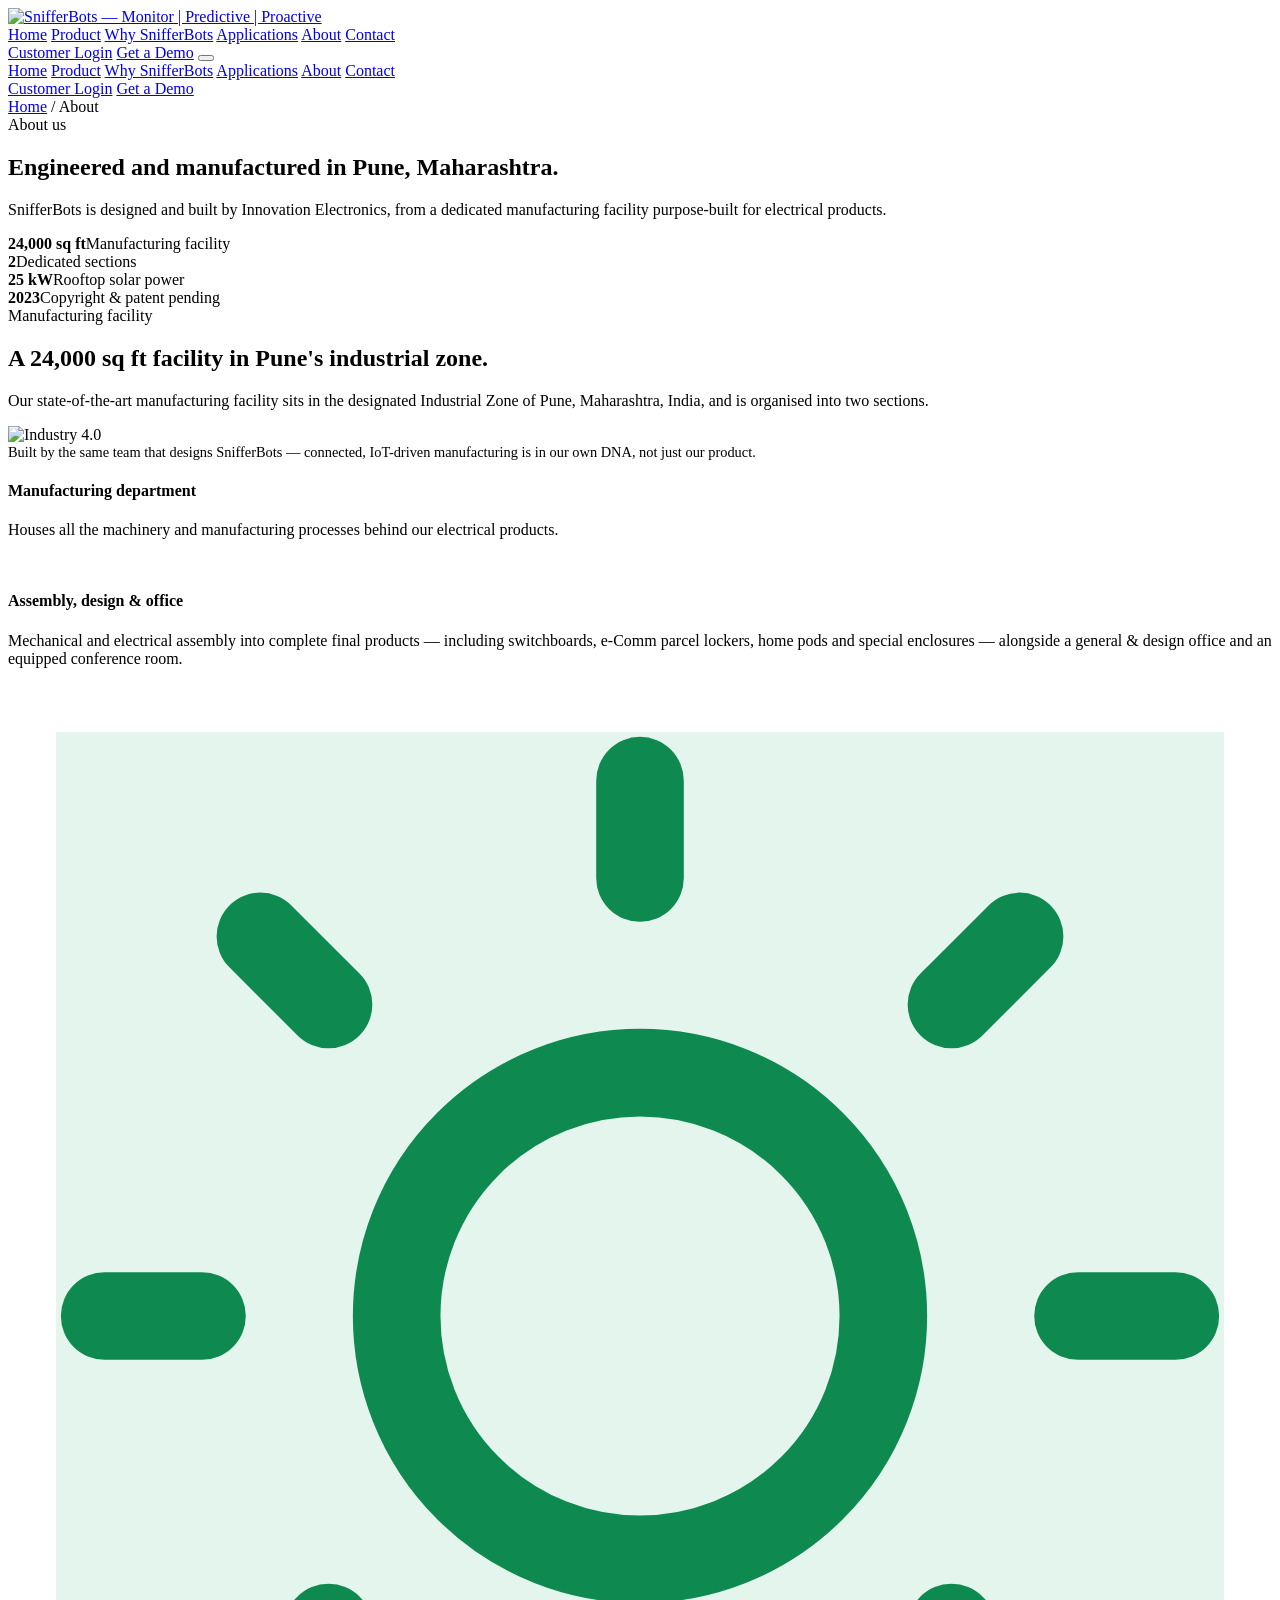
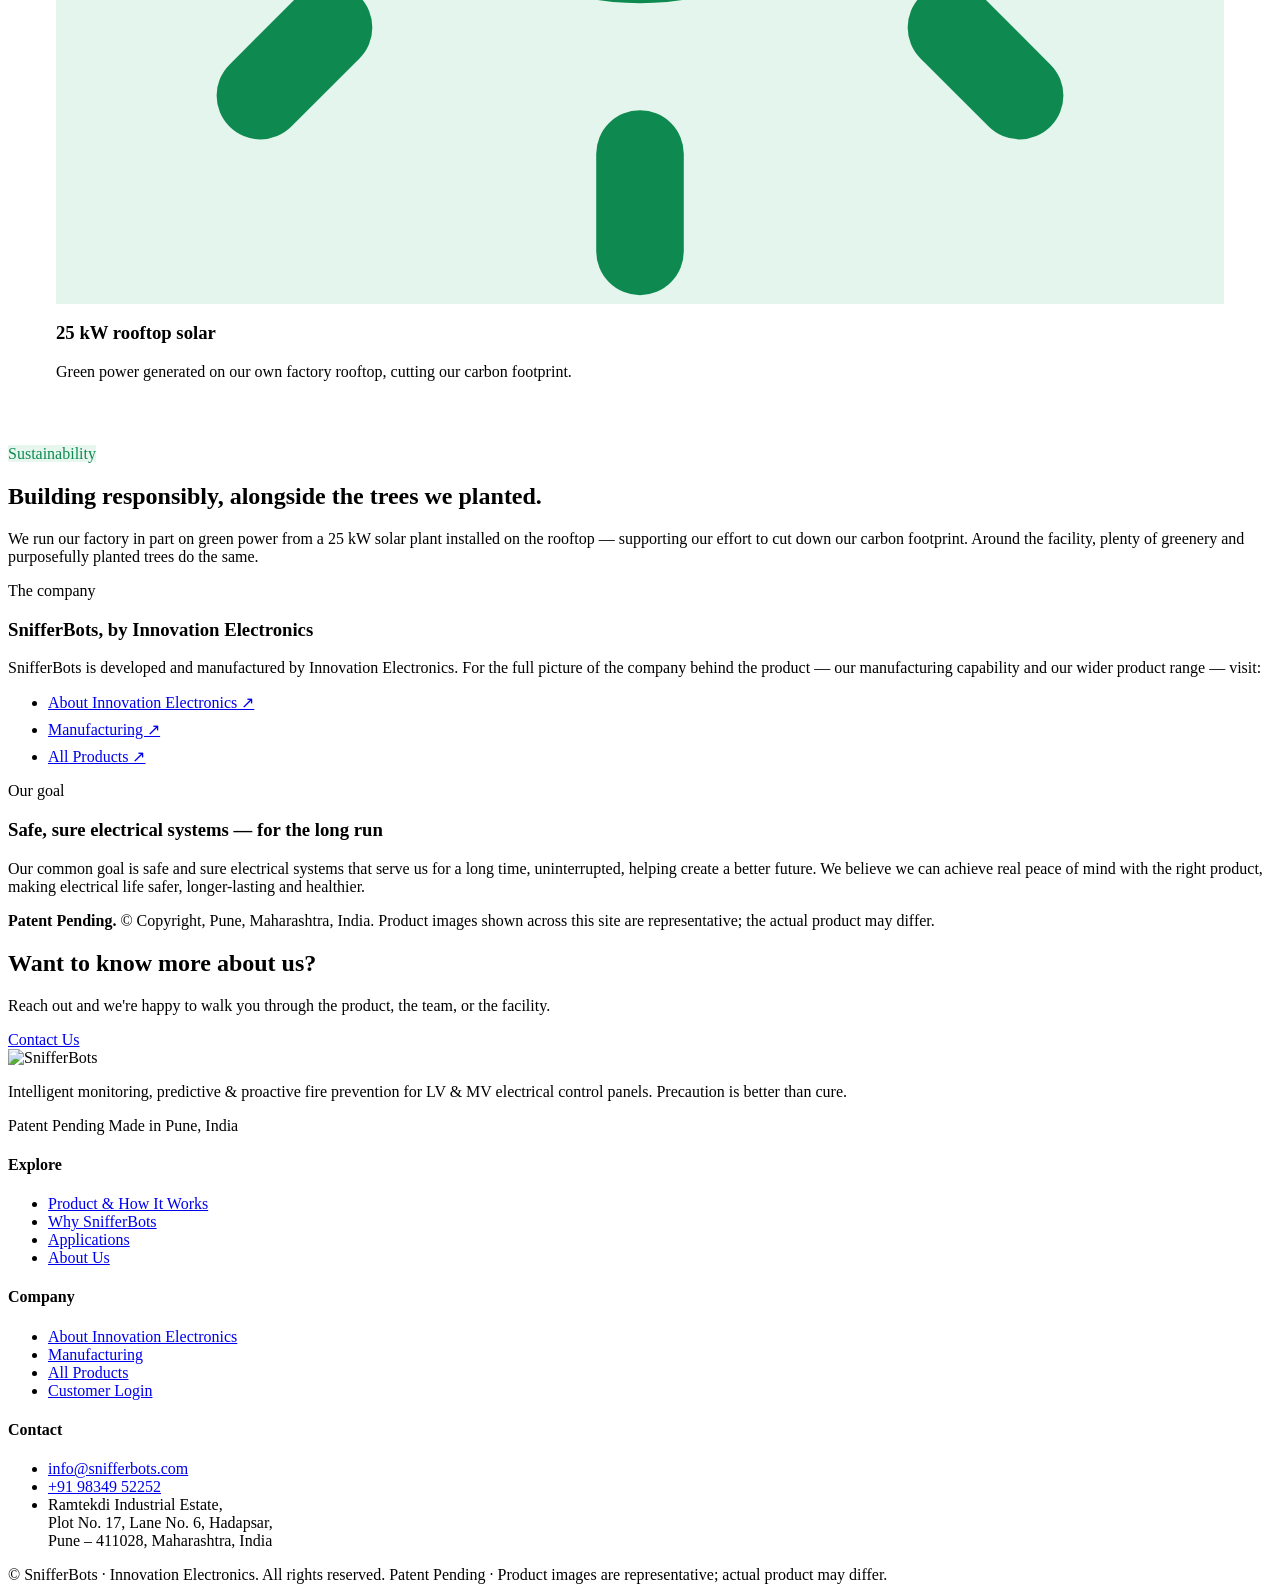
==== about.html @ d3f92964 "Add files via upload" ====
<!DOCTYPE html>
<html lang="en">
<head>
<meta charset="UTF-8">
<meta name="viewport" content="width=device-width, initial-scale=1.0">
<title>About Us | SnifferBots</title>
<meta name="description" content="SnifferBots is made in a 24,000 sq ft manufacturing facility in Pune, Maharashtra — partly powered by rooftop solar. Patent pending.">
<link rel="icon" type="image/png" href="assets/img/favicon-32.png">
<link rel="icon" type="image/png" sizes="256x256" href="assets/img/favicon-256.png">
<link rel="apple-touch-icon" href="assets/img/apple-touch-icon.png">
<link rel="preconnect" href="https://fonts.googleapis.com">
<link rel="preconnect" href="https://fonts.gstatic.com" crossorigin>
<link href="https://fonts.googleapis.com/css2?family=Inter:wght@400;500;600;700;800&display=swap" rel="stylesheet">
<link rel="stylesheet" href="css/style.css">
</head>
<body>

<header class="site-header">
  <div class="container">
    <a href="index.html" class="brand"><img src="assets/img/logo.png" alt="SnifferBots — Monitor | Predictive | Proactive"></a>
    <nav class="nav-desktop">
      <a href="index.html">Home</a>
      <a href="product.html">Product</a>
      <a href="why-snifferbots.html">Why SnifferBots</a>
      <a href="applications.html">Applications</a>
      <a href="about.html" class="active">About</a>
      <a href="contact.html">Contact</a>
    </nav>
    <div class="header-actions">
      <a href="https://admin.snifferbots.com/Account/Login" class="btn btn-ghost btn-sm desktop-only">Customer Login</a>
      <a href="contact.html" class="btn btn-primary btn-sm">Get a Demo</a>
      <button class="hamburger" aria-label="Menu" aria-expanded="false"><span></span></button>
    </div>
  </div>
</header>
<div class="nav-mobile">
    <a href="index.html">Home</a>
    <a href="product.html">Product</a>
    <a href="why-snifferbots.html">Why SnifferBots</a>
    <a href="applications.html">Applications</a>
    <a href="about.html" class="active">About</a>
    <a href="contact.html">Contact</a>
    <div class="header-actions">
      <a href="https://admin.snifferbots.com/Account/Login" class="btn btn-ghost btn-block">Customer Login</a>
      <a href="contact.html" class="btn btn-primary btn-block">Get a Demo</a>
    </div>
  </div>

<main>

  <section class="page-hero bg-deep">
    <div class="container">
      <div class="breadcrumb"><a href="index.html">Home</a> / About</div>
      <span class="eyebrow">About us</span>
      <h1>Engineered and manufactured in Pune, Maharashtra.</h1>
      <p>SnifferBots is designed and built by Innovation Electronics, from a dedicated manufacturing facility purpose-built for electrical products.</p>
    </div>
  </section>

  <!-- FACILITY STATS -->
  <section>
    <div class="container">
      <div class="stat-row">
        <div class="stat reveal"><strong>24,000 sq ft</strong><span>Manufacturing facility</span></div>
        <div class="stat reveal"><strong>2</strong><span>Dedicated sections</span></div>
        <div class="stat reveal"><strong>25 kW</strong><span>Rooftop solar power</span></div>
        <div class="stat reveal"><strong>2023</strong><span>Copyright &amp; patent pending</span></div>
      </div>
    </div>
  </section>

  <!-- FACILITY DETAIL -->
  <section class="bg-alt">
    <div class="container">
      <div class="grid grid-2" style="gap:48px;align-items:start;">
        <div>
          <span class="eyebrow">Manufacturing facility</span>
          <h2>A 24,000 sq ft facility in Pune's industrial zone.</h2>
          <p class="lede mt-16">Our state-of-the-art manufacturing facility sits in the designated Industrial Zone of Pune, Maharashtra, India, and is organised into two sections.</p>
          <div class="flex items-center gap-16 mt-32">
            <img src="assets/img/industry4-icon.png" alt="Industry 4.0" style="width:64px;height:64px;flex-shrink:0;">
            <p class="muted" style="font-size:0.9rem;margin:0;">Built by the same team that designs SnifferBots — connected, IoT-driven manufacturing is in our own DNA, not just our product.</p>
          </div>
        </div>
        <div style="display:grid;gap:16px;">
          <div class="card reveal">
            <h4>Manufacturing department</h4>
            <p>Houses all the machinery and manufacturing processes behind our electrical products.</p>
          </div>
          <div class="card reveal">
            <h4>Assembly, design &amp; office</h4>
            <p>Mechanical and electrical assembly into complete final products — including switchboards, e-Comm parcel lockers, home pods and special enclosures — alongside a general &amp; design office and an equipped conference room.</p>
          </div>
        </div>
      </div>
    </div>
  </section>

  <!-- SUSTAINABILITY -->
  <section>
    <div class="container">
      <div class="grid grid-2" style="align-items:center;gap:48px;">
        <div class="card reveal text-center" style="padding:48px;">
          <div class="icon-badge" style="margin:0 auto 18px;background:rgba(26,174,100,0.12);color:#0E8A50;">
            <svg viewBox="0 0 24 24" fill="none" stroke="currentColor" stroke-width="1.8" stroke-linecap="round" stroke-linejoin="round"><circle cx="12" cy="12" r="5"/><path d="M12 1v2M12 21v2M4.2 4.2l1.4 1.4M18.4 18.4l1.4 1.4M1 12h2M21 12h2M4.2 19.8l1.4-1.4M18.4 5.6l1.4-1.4"/></svg>
          </div>
          <h3>25 kW rooftop solar</h3>
          <p>Green power generated on our own factory rooftop, cutting our carbon footprint.</p>
        </div>
        <div>
          <span class="eyebrow" style="color:#0E8A50;background:rgba(26,174,100,0.1);">Sustainability</span>
          <h2>Building responsibly, alongside the trees we planted.</h2>
          <p class="lede mt-16">We run our factory in part on green power from a 25 kW solar plant installed on the rooftop — supporting our effort to cut down our carbon footprint. Around the facility, plenty of greenery and purposefully planted trees do the same.</p>
        </div>
      </div>
    </div>
  </section>

  <!-- COMPANY / LEGAL -->
  <section class="bg-alt">
    <div class="container">
      <div class="grid grid-2" style="gap:48px;">
        <div class="card reveal">
          <span class="eyebrow">The company</span>
          <h3>SnifferBots, by Innovation Electronics</h3>
          <p>SnifferBots is developed and manufactured by Innovation Electronics. For the full picture of the company behind the product — our manufacturing capability and our wider product range — visit:</p>
          <ul class="mt-16" style="display:grid;gap:8px;">
            <li><a href="https://www.innovation-electronics.com/about" target="_blank" rel="noopener" style="text-decoration:underline;">About Innovation Electronics ↗</a></li>
            <li><a href="https://www.innovation-electronics.com/manufacturing" target="_blank" rel="noopener" style="text-decoration:underline;">Manufacturing ↗</a></li>
            <li><a href="https://www.innovation-electronics.com/products" target="_blank" rel="noopener" style="text-decoration:underline;">All Products ↗</a></li>
          </ul>
        </div>
        <div class="card reveal">
          <span class="eyebrow red">Our goal</span>
          <h3>Safe, sure electrical systems — for the long run</h3>
          <p>Our common goal is safe and sure electrical systems that serve us for a long time, uninterrupted, helping create a better future. We believe we can achieve real peace of mind with the right product, making electrical life safer, longer-lasting and healthier.</p>
        </div>
      </div>
      <div class="disclaimer-box mt-32">
        <strong>Patent Pending.</strong> © <span data-year></span> Copyright, Pune, Maharashtra, India. Product images shown across this site are representative; the actual product may differ.
      </div>
    </div>
  </section>

  <section style="padding-top:0;">
    <div class="container">
      <div class="cta-banner bg-deep">
        <div>
          <h2>Want to know more about us?</h2>
          <p class="mt-8">Reach out and we're happy to walk you through the product, the team, or the facility.</p>
        </div>
        <div class="flex gap-16 wrap">
          <a href="contact.html" class="btn btn-primary">Contact Us</a>
        </div>
      </div>
    </div>
  </section>

</main>

<footer class="site-footer">
  <div class="container">
    <div class="footer-grid">
      <div class="footer-brand">
        <img src="assets/img/logo.png" alt="SnifferBots">
        <p>Intelligent monitoring, predictive &amp; proactive fire prevention for LV &amp; MV electrical control panels. Precaution is better than cure.</p>
        <div class="badge-row mt-16">
          <span class="badge">Patent Pending</span>
          <span class="badge">Made in Pune, India</span>
        </div>
      </div>
      <div>
        <h4>Explore</h4>
        <ul>
          <li><a href="product.html">Product &amp; How It Works</a></li>
          <li><a href="why-snifferbots.html">Why SnifferBots</a></li>
          <li><a href="applications.html">Applications</a></li>
          <li><a href="about.html">About Us</a></li>
        </ul>
      </div>
      <div>
        <h4>Company</h4>
        <ul>
          <li><a href="https://www.innovation-electronics.com/about" target="_blank" rel="noopener">About Innovation Electronics</a></li>
          <li><a href="https://www.innovation-electronics.com/manufacturing" target="_blank" rel="noopener">Manufacturing</a></li>
          <li><a href="https://www.innovation-electronics.com/products" target="_blank" rel="noopener">All Products</a></li>
          <li><a href="https://admin.snifferbots.com/Account/Login" target="_blank" rel="noopener">Customer Login</a></li>
        </ul>
      </div>
      <div>
        <h4>Contact</h4>
        <ul>
          <li><a href="mailto:info@snifferbots.com">info@snifferbots.com</a></li>
          <li><a href="tel:+919834952252">+91 98349 52252</a></li>
          <li>Ramtekdi Industrial Estate,<br>Plot No. 17, Lane No. 6, Hadapsar,<br>Pune – 411028, Maharashtra, India</li>
        </ul>
      </div>
    </div>
    <div class="footer-bottom">
      <span>© <span data-year></span> SnifferBots · Innovation Electronics. All rights reserved.</span>
      <span>Patent Pending · Product images are representative; actual product may differ.</span>
    </div>
  </div>
</footer>
<script src="js/main.js"></script>
</body>
</html>
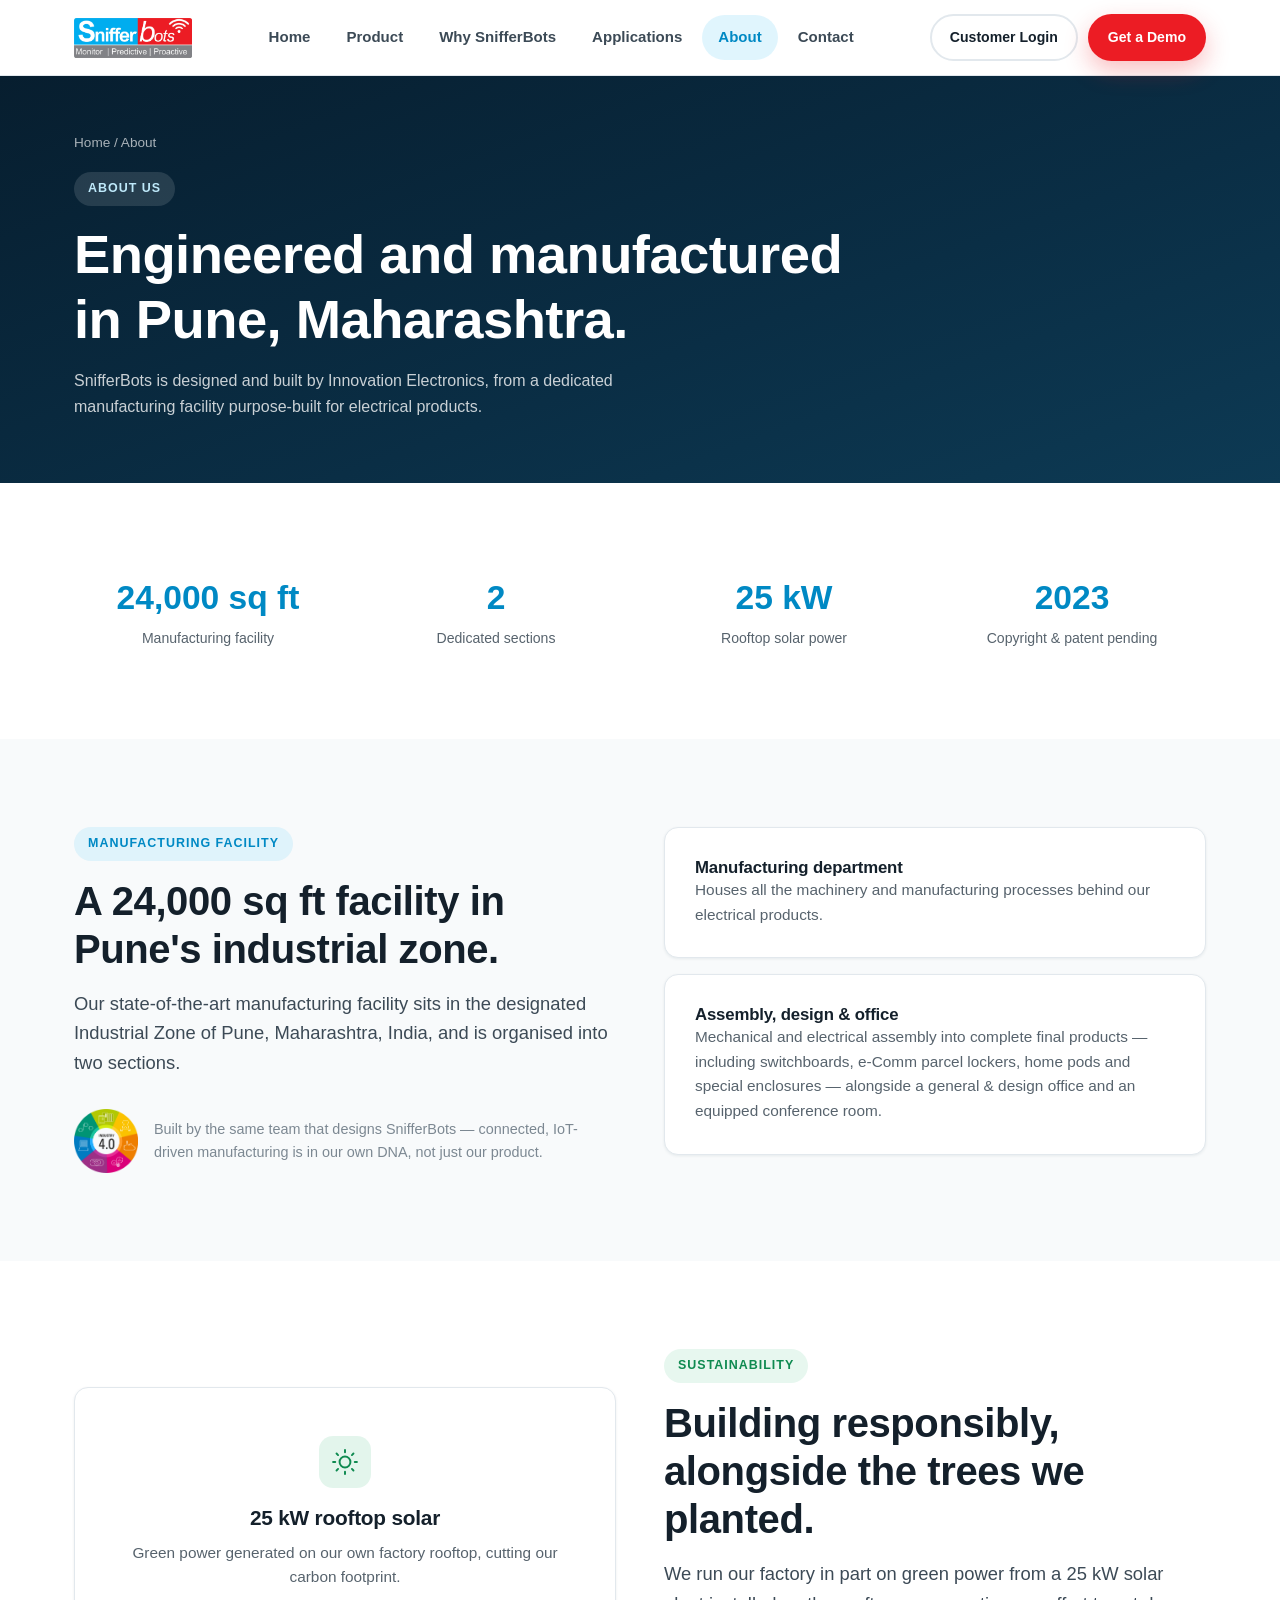
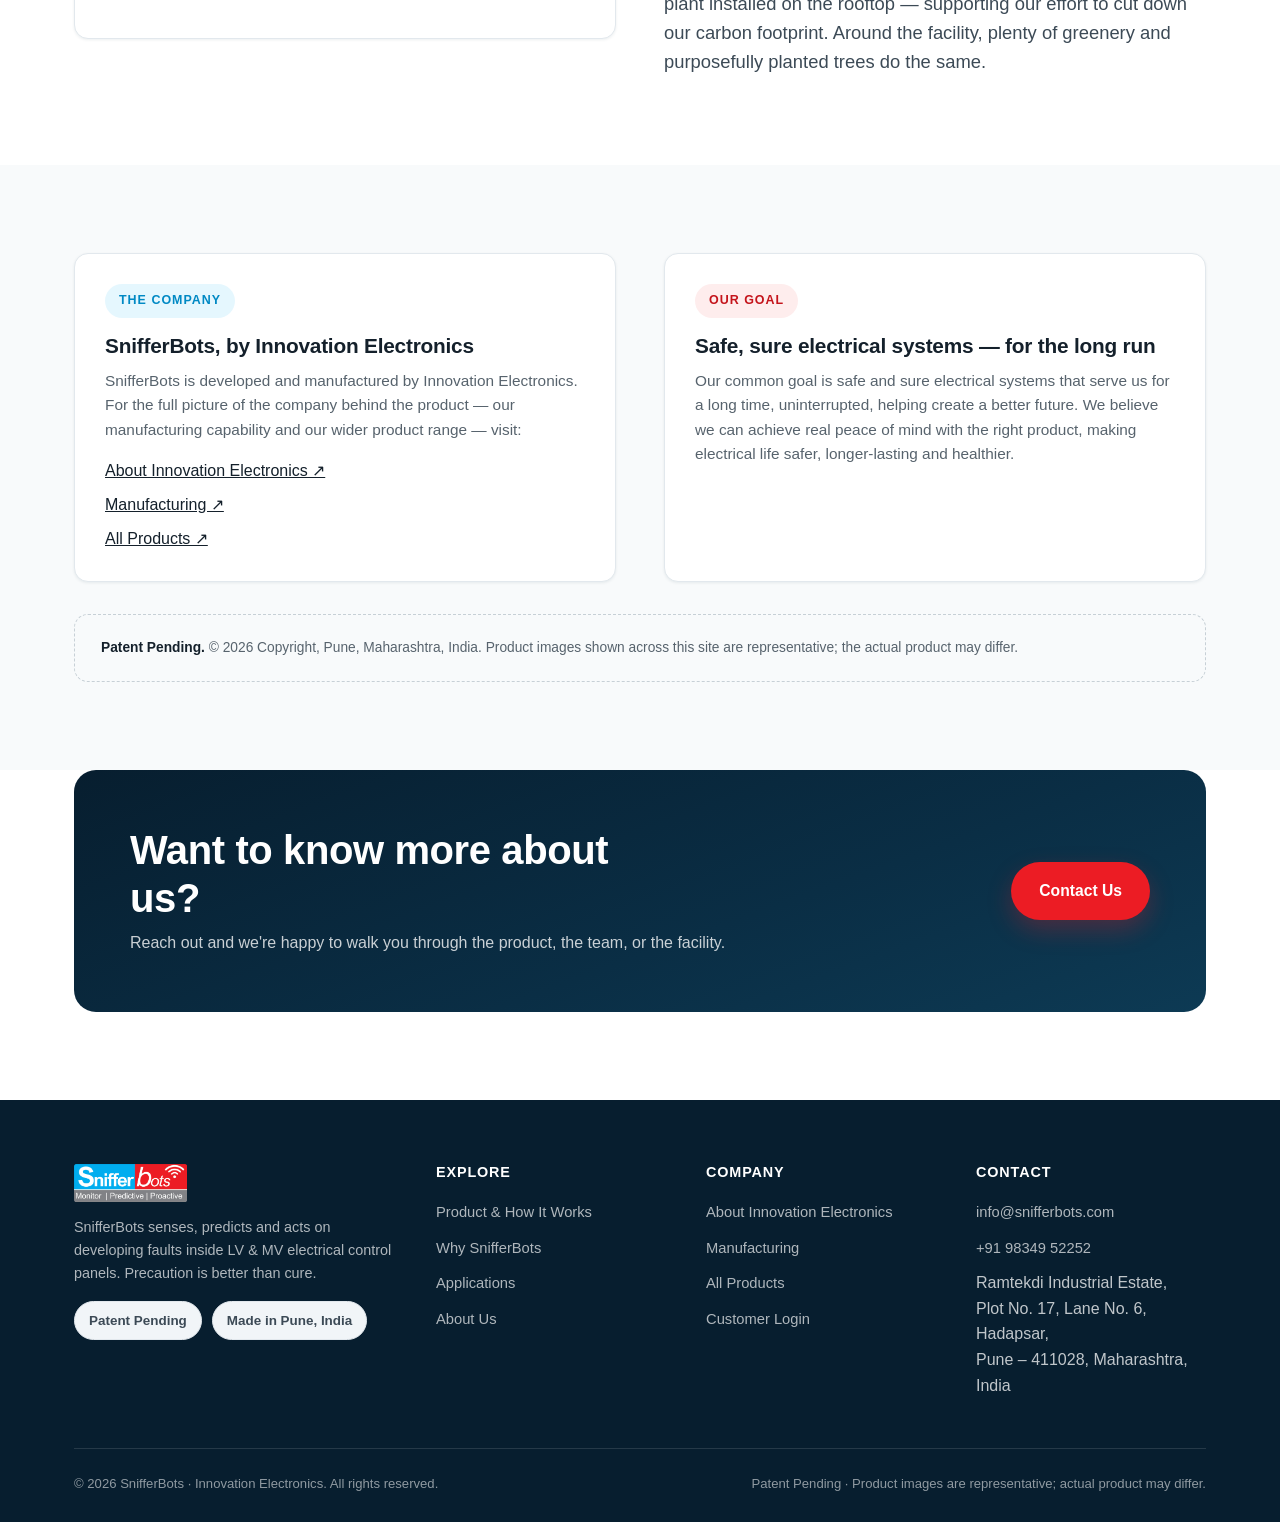
==== commit 826f550a: "Rework site theme around "Sense. Predict. Act." Replace the old hero line ("Predicts fire situations" ====
--- a/about.html
+++ b/about.html
@@ -17,7 +17,7 @@
 
 <header class="site-header">
   <div class="container">
-    <a href="index.html" class="brand"><img src="assets/img/logo.png" alt="SnifferBots — Monitor | Predictive | Proactive"></a>
+    <a href="index.html" class="brand"><img src="assets/img/logo.png" alt="SnifferBots — Sense | Predict | Act"></a>
     <nav class="nav-desktop">
       <a href="index.html">Home</a>
       <a href="product.html">Product</a>
@@ -163,7 +163,7 @@
     <div class="footer-grid">
       <div class="footer-brand">
         <img src="assets/img/logo.png" alt="SnifferBots">
-        <p>Intelligent monitoring, predictive &amp; proactive fire prevention for LV &amp; MV electrical control panels. Precaution is better than cure.</p>
+        <p>SnifferBots senses, predicts and acts on developing faults inside LV &amp; MV electrical control panels. Precaution is better than cure.</p>
         <div class="badge-row mt-16">
           <span class="badge">Patent Pending</span>
           <span class="badge">Made in Pune, India</span>
--- a/css/style.css
+++ b/css/style.css
@@ -0,0 +1,452 @@
+/* =========================================================
+   SnifferBots — Shared Stylesheet
+   Brand colors sampled directly from the official logo:
+   blue #00ADEF · red #EC1C24 · gray #818286
+   ========================================================= */
+
+:root {
+  /* Brand */
+  --blue: #00ADEF;
+  --blue-dark: #0089C4;
+  --blue-deep: #0A2E45;   /* deep navy-blue for dark sections */
+  --blue-deeper: #071E2F;
+  --red: #EC1C24;
+  --red-dark: #C4141B;
+  --gray-brand: #818286;
+
+  /* Status */
+  --status-green: #1AAE64;
+  --status-orange: #F5A623;
+  --status-red: #EC1C24;
+
+  /* Neutrals */
+  --ink: #14202B;
+  --ink-soft: #3C4A56;
+  --gray-700: #57636D;
+  --gray-500: #7C8892;
+  --gray-300: #C7D0D6;
+  --gray-200: #E2E8ED;
+  --gray-100: #F1F5F8;
+  --gray-50:  #F8FAFB;
+  --white: #FFFFFF;
+
+  /* Elevation & shape */
+  --radius-sm: 8px;
+  --radius: 14px;
+  --radius-lg: 22px;
+  --shadow-sm: 0 1px 3px rgba(10, 46, 69, 0.08);
+  --shadow: 0 8px 24px rgba(10, 46, 69, 0.10);
+  --shadow-lg: 0 20px 48px rgba(10, 46, 69, 0.16);
+
+  /* Type */
+  --font: "Inter", -apple-system, BlinkMacSystemFont, "Segoe UI", Roboto, Helvetica, Arial, sans-serif;
+
+  /* Layout */
+  --container: 1180px;
+  --header-h: 76px;
+}
+
+/* ---------- Reset ---------- */
+* , *::before, *::after { box-sizing: border-box; }
+html { scroll-behavior: smooth; }
+body {
+  margin: 0;
+  font-family: var(--font);
+  color: var(--ink);
+  background: var(--white);
+  line-height: 1.6;
+  -webkit-font-smoothing: antialiased;
+  overflow-x: hidden;
+}
+img { max-width: 100%; display: block; }
+a { color: inherit; text-decoration: none; }
+ul, ol { margin: 0; padding: 0; list-style: none; }
+h1, h2, h3, h4, p, figure { margin: 0; }
+button { font-family: inherit; cursor: pointer; }
+input, textarea, select { font-family: inherit; }
+
+h1, h2, h3, h4 { font-weight: 800; line-height: 1.2; color: var(--ink); letter-spacing: -0.01em; }
+h1 { font-size: clamp(2.1rem, 4.4vw, 3.4rem); }
+h2 { font-size: clamp(1.7rem, 3.2vw, 2.5rem); }
+h3 { font-size: 1.3rem; }
+h4 { font-size: 1.05rem; }
+p { color: var(--gray-700); }
+.lede { font-size: 1.15rem; color: var(--ink-soft); }
+
+.container {
+  width: 100%;
+  max-width: var(--container);
+  margin: 0 auto;
+  padding: 0 24px;
+}
+
+section { padding: 88px 0; }
+@media (max-width: 768px) {
+  section { padding: 56px 0; }
+}
+
+.section-head { max-width: 720px; margin: 0 0 48px; }
+.section-head.center { margin-left: auto; margin-right: auto; text-align: center; }
+.eyebrow {
+  display: inline-flex;
+  align-items: center;
+  gap: 8px;
+  font-size: 0.78rem;
+  font-weight: 700;
+  letter-spacing: 0.08em;
+  text-transform: uppercase;
+  color: var(--blue-dark);
+  background: rgba(0, 173, 239, 0.10);
+  padding: 7px 14px;
+  border-radius: 999px;
+  margin-bottom: 16px;
+}
+.eyebrow.red { color: var(--red-dark); background: rgba(236, 28, 36, 0.08); }
+.section-head h2 { margin-bottom: 14px; }
+.section-head p { font-size: 1.05rem; }
+
+.bg-alt { background: var(--gray-50); }
+.bg-deep {
+  background: linear-gradient(160deg, var(--blue-deeper) 0%, var(--blue-deep) 60%, #0d3a54 100%);
+  color: var(--white);
+}
+.bg-deep h1, .bg-deep h2, .bg-deep h3, .bg-deep h4 { color: var(--white); }
+.bg-deep p { color: rgba(255,255,255,0.78); }
+
+/* ---------- Buttons ---------- */
+.btn {
+  display: inline-flex;
+  align-items: center;
+  justify-content: center;
+  gap: 8px;
+  padding: 14px 26px;
+  border-radius: 999px;
+  font-weight: 700;
+  font-size: 0.98rem;
+  border: 2px solid transparent;
+  transition: transform 0.15s ease, box-shadow 0.15s ease, background-color 0.15s ease, color 0.15s ease;
+  white-space: nowrap;
+}
+.btn-primary { background: var(--red); color: var(--white); box-shadow: 0 10px 24px rgba(236,28,36,0.28); }
+.btn-primary:hover { background: var(--red-dark); transform: translateY(-2px); }
+.btn-blue { background: var(--blue); color: var(--white); box-shadow: 0 10px 24px rgba(0,173,239,0.28); }
+.btn-blue:hover { background: var(--blue-dark); transform: translateY(-2px); }
+.btn-outline { background: transparent; border-color: rgba(255,255,255,0.5); color: var(--white); }
+.btn-outline:hover { background: rgba(255,255,255,0.12); }
+.btn-ghost { background: var(--white); color: var(--ink); border-color: var(--gray-200); }
+.btn-ghost:hover { border-color: var(--blue); color: var(--blue-dark); }
+.btn-sm { padding: 10px 18px; font-size: 0.88rem; }
+.btn-block { width: 100%; }
+
+/* ---------- Header / Nav ---------- */
+.site-header {
+  position: sticky;
+  top: 0;
+  z-index: 1000;
+  background: rgba(255,255,255,0.92);
+  backdrop-filter: saturate(180%) blur(10px);
+  border-bottom: 1px solid var(--gray-200);
+  height: var(--header-h);
+}
+.site-header .container {
+  height: 100%;
+  display: flex;
+  align-items: center;
+  justify-content: space-between;
+  gap: 24px;
+}
+.brand { display: flex; align-items: center; gap: 10px; flex-shrink: 0; }
+.brand img { height: 40px; width: auto; }
+
+.nav-desktop { display: flex; align-items: center; gap: 4px; flex: 1; justify-content: center; }
+.nav-desktop a {
+  padding: 10px 16px;
+  border-radius: 999px;
+  font-weight: 600;
+  font-size: 0.94rem;
+  color: var(--ink-soft);
+  transition: background-color 0.15s ease, color 0.15s ease;
+}
+.nav-desktop a:hover { background: var(--gray-100); color: var(--ink); }
+.nav-desktop a.active { background: rgba(0,173,239,0.12); color: var(--blue-dark); }
+
+.header-actions { display: flex; align-items: center; gap: 10px; flex-shrink: 0; }
+.hamburger {
+  display: none;
+  width: 44px; height: 44px;
+  border-radius: 10px;
+  border: 1px solid var(--gray-200);
+  background: var(--white);
+  align-items: center;
+  justify-content: center;
+}
+.hamburger span, .hamburger span::before, .hamburger span::after {
+  content: "";
+  display: block;
+  width: 20px; height: 2px;
+  background: var(--ink);
+  position: relative;
+  transition: 0.2s ease;
+}
+.hamburger span::before { position: absolute; top: -6px; }
+.hamburger span::after { position: absolute; top: 6px; }
+
+.nav-mobile {
+  display: none;
+  position: fixed;
+  inset: var(--header-h) 0 0 0;
+  background: var(--white);
+  z-index: 999;
+  padding: 20px 24px;
+  overflow-y: auto;
+}
+.nav-mobile.open { display: block; }
+.nav-mobile a {
+  display: block;
+  padding: 16px 4px;
+  font-size: 1.1rem;
+  font-weight: 700;
+  border-bottom: 1px solid var(--gray-100);
+}
+.nav-mobile .header-actions { flex-direction: column; align-items: stretch; margin-top: 20px; gap: 12px; }
+
+@media (max-width: 980px) {
+  .nav-desktop { display: none; }
+  .hamburger { display: flex; }
+  .header-actions .btn-sm.desktop-only { display: none; }
+}
+
+/* ---------- Hero ---------- */
+.hero {
+  position: relative;
+  padding: 76px 0 96px;
+  overflow: hidden;
+}
+.hero::before {
+  content: "";
+  position: absolute;
+  inset: 0;
+  background:
+    radial-gradient(560px 420px at 82% 18%, rgba(0,173,239,0.25), transparent 60%),
+    radial-gradient(480px 380px at 100% 100%, rgba(236,28,36,0.16), transparent 60%);
+  pointer-events: none;
+}
+.hero .container { position: relative; display: grid; grid-template-columns: 1.05fr 0.95fr; gap: 48px; align-items: center; }
+.hero-copy .eyebrow { background: rgba(255,255,255,0.12); color: #BEE9FA; }
+.hero h1 { margin-bottom: 20px; }
+.hero .lede { margin-bottom: 32px; max-width: 560px; }
+.hero-ctas { display: flex; flex-wrap: wrap; gap: 14px; margin-bottom: 36px; }
+.hero-stats { display: flex; gap: 28px; flex-wrap: wrap; }
+.hero-stats div strong { display: block; font-size: 1.5rem; color: var(--white); }
+.hero-stats div span { font-size: 0.85rem; color: rgba(255,255,255,0.7); }
+.hero-visual {
+  position: relative;
+  background: rgba(255,255,255,0.06);
+  border: 1px solid rgba(255,255,255,0.14);
+  border-radius: var(--radius-lg);
+  padding: 32px;
+  display: flex;
+  align-items: center;
+  justify-content: center;
+}
+.hero-visual img { filter: drop-shadow(0 20px 40px rgba(0,0,0,0.35)); }
+.status-chip {
+  position: absolute;
+  display: flex;
+  align-items: center;
+  gap: 8px;
+  background: var(--white);
+  color: var(--ink);
+  padding: 10px 14px;
+  border-radius: 999px;
+  font-size: 0.82rem;
+  font-weight: 700;
+  box-shadow: var(--shadow);
+}
+.status-chip .dot { width: 9px; height: 9px; border-radius: 50%; }
+.status-chip.green .dot { background: var(--status-green); }
+.status-chip.orange .dot { background: var(--status-orange); }
+.status-chip.top-left { top: 18px; left: -14px; }
+.status-chip.bottom-right { bottom: 18px; right: -10px; }
+
+@media (max-width: 980px) {
+  .hero .container { grid-template-columns: 1fr; }
+  .hero-visual { order: -1; }
+  .status-chip { display: none; }
+}
+
+/* ---------- Page hero (inner pages) ---------- */
+.page-hero {
+  padding: 56px 0 64px;
+}
+.page-hero .eyebrow { background: rgba(255,255,255,0.12); color: #BEE9FA; }
+.page-hero h1 { max-width: 780px; }
+.page-hero p { max-width: 640px; margin-top: 16px; }
+.breadcrumb { font-size: 0.85rem; color: rgba(255,255,255,0.65); margin-bottom: 18px; }
+.breadcrumb a:hover { color: var(--white); }
+
+/* ---------- Grids & Cards ---------- */
+.grid { display: grid; gap: 24px; }
+.grid-2 { grid-template-columns: repeat(2, 1fr); }
+.grid-3 { grid-template-columns: repeat(3, 1fr); }
+.grid-4 { grid-template-columns: repeat(4, 1fr); }
+@media (max-width: 980px) { .grid-3, .grid-4 { grid-template-columns: repeat(2, 1fr); } }
+@media (max-width: 640px) { .grid-2, .grid-3, .grid-4 { grid-template-columns: 1fr; } }
+
+.card {
+  background: var(--white);
+  border: 1px solid var(--gray-200);
+  border-radius: var(--radius);
+  padding: 30px;
+  box-shadow: var(--shadow-sm);
+  transition: transform 0.2s ease, box-shadow 0.2s ease;
+}
+.card:hover { transform: translateY(-4px); box-shadow: var(--shadow); }
+.card .icon-badge { margin-bottom: 18px; }
+.card h3 { margin-bottom: 10px; }
+.card p { font-size: 0.96rem; }
+
+.icon-badge {
+  width: 52px; height: 52px;
+  border-radius: 14px;
+  display: inline-flex; align-items: center; justify-content: center;
+  background: rgba(0,173,239,0.12);
+  color: var(--blue-dark);
+}
+.icon-badge.red { background: rgba(236,28,36,0.10); color: var(--red-dark); }
+.icon-badge svg { width: 26px; height: 26px; }
+
+/* ---------- Numbered steps ---------- */
+.steps { display: grid; gap: 20px; }
+.step {
+  display: grid;
+  grid-template-columns: 56px 1fr;
+  gap: 20px;
+  background: var(--white);
+  border: 1px solid var(--gray-200);
+  border-radius: var(--radius);
+  padding: 22px 26px;
+}
+.step .num {
+  width: 44px; height: 44px;
+  border-radius: 50%;
+  background: var(--blue);
+  color: var(--white);
+  display: flex; align-items: center; justify-content: center;
+  font-weight: 800; font-size: 1.05rem;
+}
+.step h4 { margin-bottom: 6px; }
+.step p { font-size: 0.95rem; margin: 0; }
+
+/* ---------- Comparison table ---------- */
+.compare-wrap { overflow-x: auto; border-radius: var(--radius); border: 1px solid var(--gray-200); }
+table.compare { width: 100%; border-collapse: collapse; min-width: 720px; background: var(--white); }
+table.compare th, table.compare td { padding: 18px 20px; text-align: left; border-bottom: 1px solid var(--gray-200); vertical-align: top; font-size: 0.94rem; }
+table.compare thead th { background: var(--gray-50); font-size: 0.8rem; text-transform: uppercase; letter-spacing: 0.05em; color: var(--gray-700); }
+table.compare th:first-child, table.compare td:first-child { position: sticky; left: 0; background: var(--white); font-weight: 700; min-width: 180px; }
+table.compare thead th:first-child { background: var(--gray-50); }
+table.compare td.win { background: rgba(26,174,100,0.06); }
+table.compare tr:last-child td { border-bottom: none; }
+.tag { display: inline-block; font-size: 0.72rem; font-weight: 800; letter-spacing: 0.04em; text-transform: uppercase; padding: 4px 10px; border-radius: 999px; }
+.tag.no { background: rgba(236,28,36,0.10); color: var(--red-dark); }
+.tag.yes { background: rgba(26,174,100,0.12); color: #0E8A50; }
+.tag.partial { background: rgba(245,166,35,0.14); color: #B4740E; }
+
+/* ---------- Solution profile cards (arc-tested / gas suppression / sniffer) ---------- */
+.solution-card {
+  display: grid;
+  grid-template-columns: 220px 1fr;
+  gap: 28px;
+  background: var(--white);
+  border: 1px solid var(--gray-200);
+  border-radius: var(--radius-lg);
+  padding: 28px;
+  margin-bottom: 24px;
+  align-items: start;
+}
+.solution-card .thumb { border-radius: var(--radius); overflow: hidden; background: var(--gray-100); }
+.solution-card .thumb img { width: 100%; height: 100%; object-fit: cover; aspect-ratio: 4/3; }
+.solution-card dl { display: grid; grid-template-columns: 130px 1fr; row-gap: 10px; column-gap: 14px; margin: 14px 0 0; }
+.solution-card dt { font-weight: 800; font-size: 0.82rem; text-transform: uppercase; letter-spacing: 0.04em; color: var(--gray-500); }
+.solution-card dd { margin: 0; font-size: 0.95rem; color: var(--ink-soft); }
+.solution-card.featured { border-color: var(--blue); box-shadow: 0 0 0 3px rgba(0,173,239,0.12), var(--shadow); }
+@media (max-width: 760px) {
+  .solution-card { grid-template-columns: 1fr; }
+  .solution-card .thumb img { aspect-ratio: 16/9; }
+}
+
+/* ---------- Status legend ---------- */
+.status-legend { display: grid; grid-template-columns: repeat(3, 1fr); gap: 18px; }
+.status-legend .item { border-radius: var(--radius); padding: 22px; color: var(--white); }
+.status-legend .item.green { background: linear-gradient(135deg, #1AAE64, #12894E); }
+.status-legend .item.orange { background: linear-gradient(135deg, #F5A623, #D6860B); }
+.status-legend .item.red { background: linear-gradient(135deg, #EC1C24, #B7141B); }
+.status-legend h4 { color: var(--white); margin-bottom: 6px; }
+.status-legend p { color: rgba(255,255,255,0.88); font-size: 0.92rem; margin: 0; }
+@media (max-width: 760px) { .status-legend { grid-template-columns: 1fr; } }
+
+/* ---------- Stat row ---------- */
+.stat-row { display: grid; grid-template-columns: repeat(4, 1fr); gap: 20px; text-align: center; }
+.stat-row .stat strong { display: block; font-size: 2.1rem; color: var(--blue-dark); }
+.stat-row .stat span { font-size: 0.88rem; color: var(--gray-700); }
+@media (max-width: 760px) { .stat-row { grid-template-columns: repeat(2, 1fr); } }
+
+/* ---------- CTA banner ---------- */
+.cta-banner {
+  border-radius: var(--radius-lg);
+  padding: 56px;
+  display: flex;
+  align-items: center;
+  justify-content: space-between;
+  gap: 32px;
+  flex-wrap: wrap;
+}
+.cta-banner h2 { max-width: 520px; }
+@media (max-width: 760px) { .cta-banner { padding: 36px 26px; } }
+
+/* ---------- Footer ---------- */
+.site-footer { background: var(--blue-deeper); color: rgba(255,255,255,0.75); padding: 64px 0 28px; }
+.footer-grid { display: grid; grid-template-columns: 1.4fr 1fr 1fr 1fr; gap: 40px; padding-bottom: 40px; border-bottom: 1px solid rgba(255,255,255,0.12); }
+.footer-grid h4 { color: var(--white); font-size: 0.9rem; text-transform: uppercase; letter-spacing: 0.06em; margin-bottom: 18px; }
+.footer-grid a, .footer-grid p { color: rgba(255,255,255,0.68); font-size: 0.92rem; }
+.footer-grid li { margin-bottom: 10px; }
+.footer-grid a:hover { color: var(--white); }
+.footer-brand img { height: 38px; margin-bottom: 14px; }
+.footer-brand p { max-width: 320px; font-size: 0.9rem; }
+.footer-bottom { display: flex; justify-content: space-between; align-items: center; flex-wrap: wrap; gap: 12px; padding-top: 24px; font-size: 0.82rem; color: rgba(255,255,255,0.55); }
+.footer-bottom a { color: rgba(255,255,255,0.7); }
+@media (max-width: 900px) { .footer-grid { grid-template-columns: 1fr 1fr; } }
+@media (max-width: 560px) { .footer-grid { grid-template-columns: 1fr; } }
+
+/* ---------- Utilities ---------- */
+.mt-0{margin-top:0}.mt-8{margin-top:8px}.mt-16{margin-top:16px}.mt-24{margin-top:24px}.mt-32{margin-top:32px}.mt-48{margin-top:48px}
+.mb-0{margin-bottom:0}.mb-8{margin-bottom:8px}.mb-16{margin-bottom:16px}.mb-24{margin-bottom:24px}.mb-32{margin-bottom:32px}
+.text-center{text-align:center}
+.flex{display:flex}.items-center{align-items:center}.gap-8{gap:8px}.gap-12{gap:12px}.gap-16{gap:16px}.wrap{flex-wrap:wrap}
+.muted{color:var(--gray-500)}
+.divider{height:1px;background:var(--gray-200);border:0;margin:0}
+.badge-row{display:flex;flex-wrap:wrap;gap:10px}
+.badge {
+  display:inline-flex; align-items:center; gap:8px;
+  background: var(--gray-100); border: 1px solid var(--gray-200);
+  padding: 8px 14px; border-radius: 999px; font-size: 0.84rem; font-weight: 600; color: var(--ink-soft);
+}
+/* .reveal is kept as a marker class only — content is always fully visible
+   immediately, on every page load, with or without JavaScript. (An earlier
+   scroll-triggered fade-in was removed after QA showed it could leave
+   below-the-fold content invisible; reliability matters more than the
+   animation on a site like this.) */
+.reveal { opacity: 1; }
+
+.disclaimer-box {
+  background: var(--gray-50);
+  border: 1px dashed var(--gray-300);
+  border-radius: var(--radius);
+  padding: 22px 26px;
+  font-size: 0.86rem;
+  color: var(--gray-700);
+}
+.disclaimer-box strong { color: var(--ink); }
+
+.map-frame { border-radius: var(--radius-lg); overflow: hidden; border: 1px solid var(--gray-200); box-shadow: var(--shadow-sm); }
+.map-frame iframe { width: 100%; height: 380px; border: 0; display: block; }
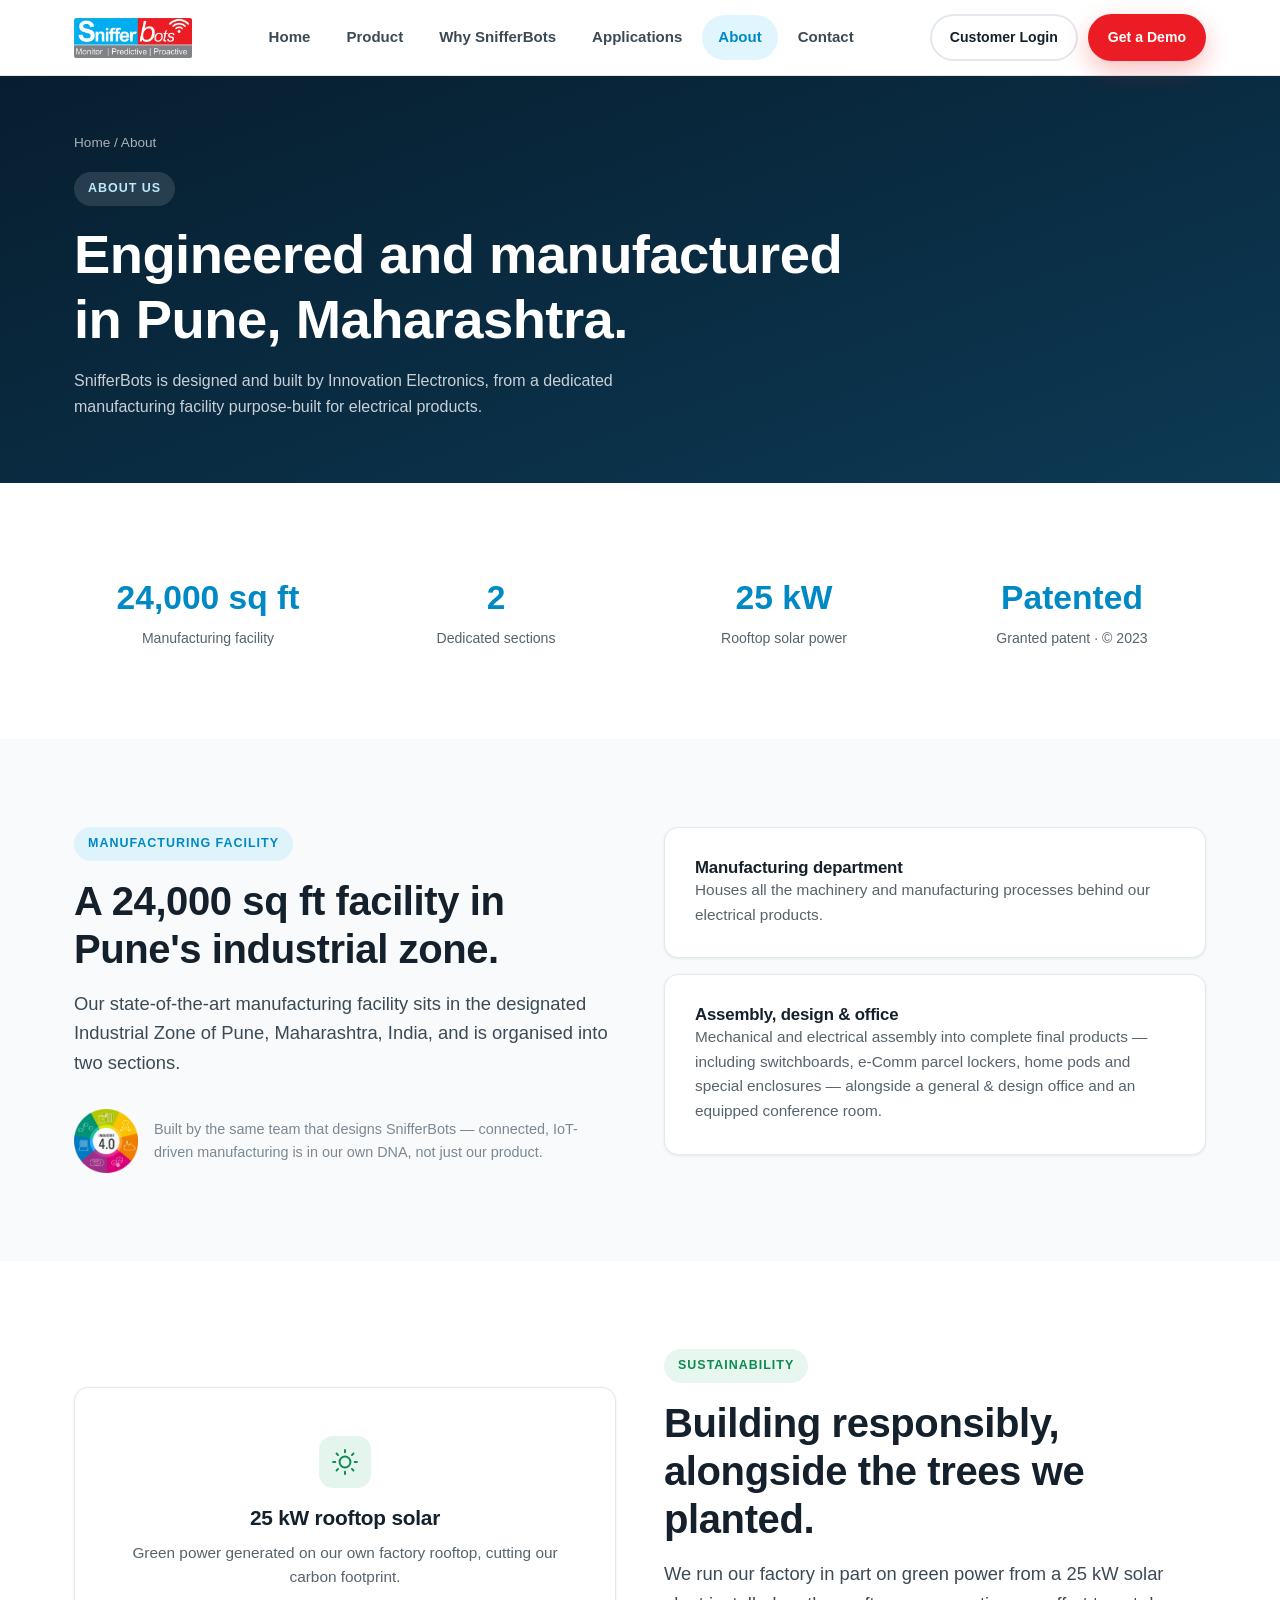
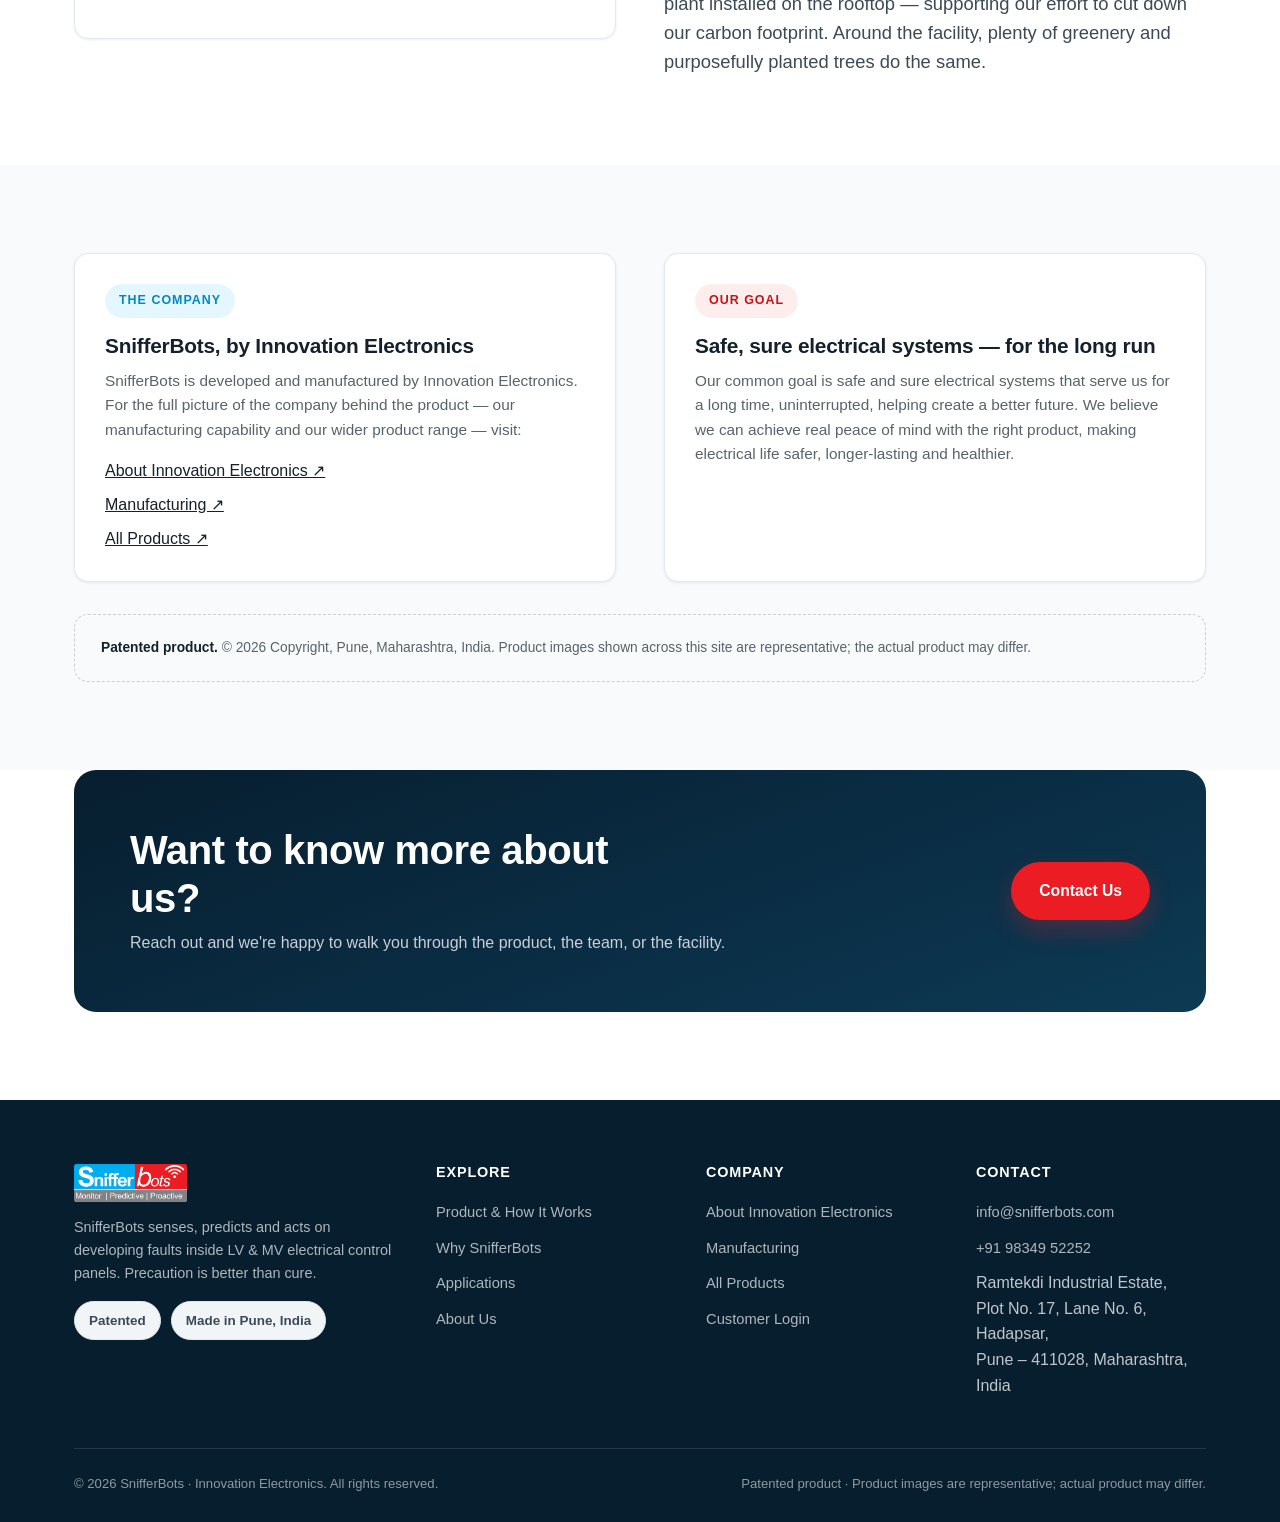
==== commit 03fc7752: "Add files via upload" ====
--- a/about.html
+++ b/about.html
@@ -4,7 +4,7 @@
 <meta charset="UTF-8">
 <meta name="viewport" content="width=device-width, initial-scale=1.0">
 <title>About Us | SnifferBots</title>
-<meta name="description" content="SnifferBots is made in a 24,000 sq ft manufacturing facility in Pune, Maharashtra — partly powered by rooftop solar. Patent pending.">
+<meta name="description" content="SnifferBots is made in a 24,000 sq ft manufacturing facility in Pune, Maharashtra — partly powered by rooftop solar. Patented product.">
 <link rel="icon" type="image/png" href="assets/img/favicon-32.png">
 <link rel="icon" type="image/png" sizes="256x256" href="assets/img/favicon-256.png">
 <link rel="apple-touch-icon" href="assets/img/apple-touch-icon.png">
@@ -64,7 +64,7 @@
         <div class="stat reveal"><strong>24,000 sq ft</strong><span>Manufacturing facility</span></div>
         <div class="stat reveal"><strong>2</strong><span>Dedicated sections</span></div>
         <div class="stat reveal"><strong>25 kW</strong><span>Rooftop solar power</span></div>
-        <div class="stat reveal"><strong>2023</strong><span>Copyright &amp; patent pending</span></div>
+        <div class="stat reveal"><strong>Patented</strong><span>Granted patent · © 2023</span></div>
       </div>
     </div>
   </section>
@@ -137,7 +137,7 @@
         </div>
       </div>
       <div class="disclaimer-box mt-32">
-        <strong>Patent Pending.</strong> © <span data-year></span> Copyright, Pune, Maharashtra, India. Product images shown across this site are representative; the actual product may differ.
+        <strong>Patented product.</strong> © <span data-year></span> Copyright, Pune, Maharashtra, India. Product images shown across this site are representative; the actual product may differ.
       </div>
     </div>
   </section>
@@ -165,7 +165,7 @@
         <img src="assets/img/logo.png" alt="SnifferBots">
         <p>SnifferBots senses, predicts and acts on developing faults inside LV &amp; MV electrical control panels. Precaution is better than cure.</p>
         <div class="badge-row mt-16">
-          <span class="badge">Patent Pending</span>
+          <span class="badge">Patented</span>
           <span class="badge">Made in Pune, India</span>
         </div>
       </div>
@@ -198,7 +198,7 @@
     </div>
     <div class="footer-bottom">
       <span>© <span data-year></span> SnifferBots · Innovation Electronics. All rights reserved.</span>
-      <span>Patent Pending · Product images are representative; actual product may differ.</span>
+      <span>Patented product · Product images are representative; actual product may differ.</span>
     </div>
   </div>
 </footer>
